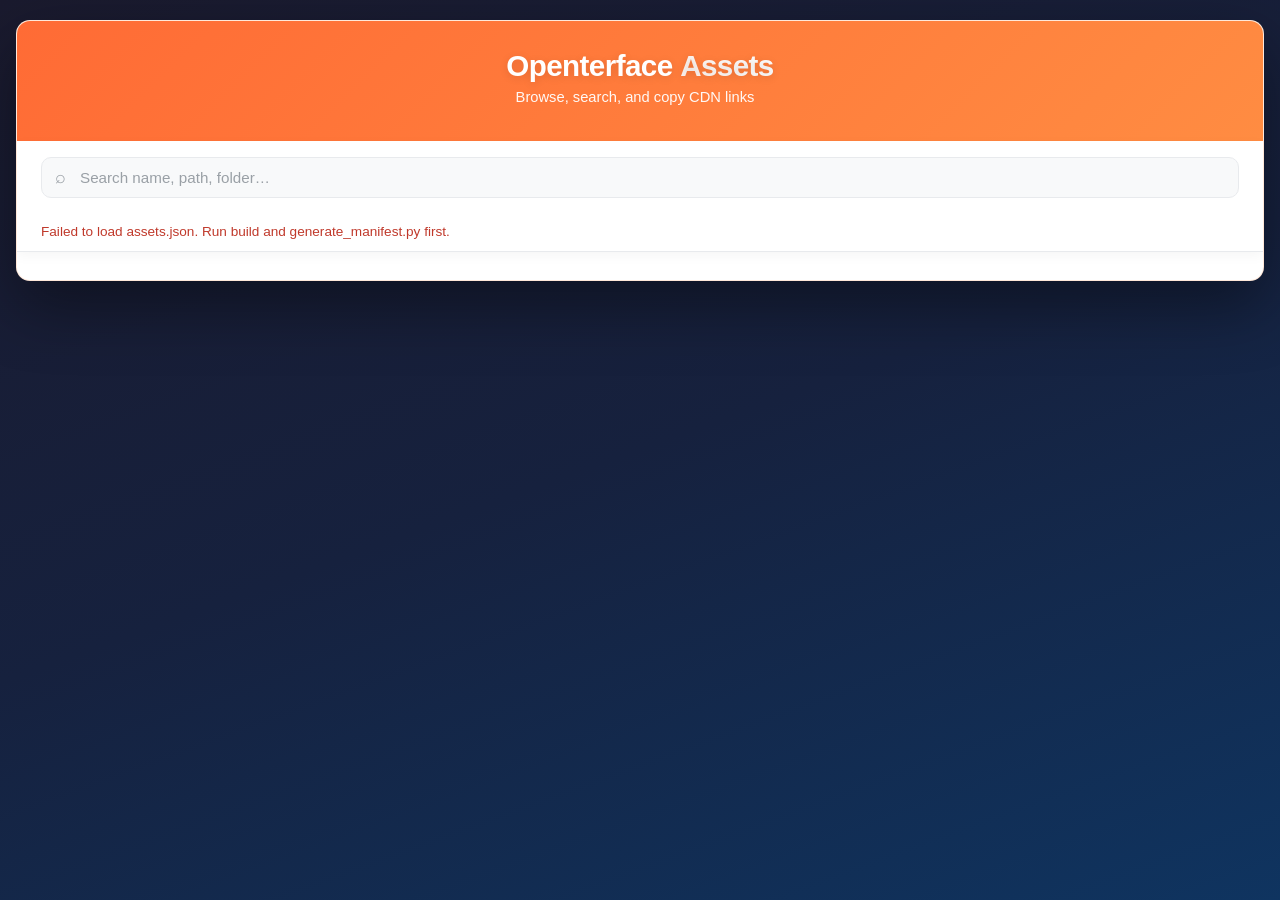
==== src/site/index.html @ bc8a4aa4 "Add static asset browser at CDN root for search and copy. Ships src/site with CI-generated assets.js" ====
<!DOCTYPE html>
<html lang="en">
<head>
    <meta charset="UTF-8">
    <meta name="viewport" content="width=device-width, initial-scale=1.0">
    <title>Openterface Assets</title>
    <meta name="description" content="Browse and search Openterface static assets">
    <link rel="stylesheet" href="styles.css">
</head>
<body>
    <div class="container">
        <header>
            <h1>Openterface <span class="accent">Assets</span></h1>
            <p class="subtitle">
                Browse, search, and copy CDN links
                <span id="domain-link" class="domain-link"></span>
            </p>
            <div id="stats-bar" class="stats-bar" aria-live="polite"></div>
        </header>

        <main>
            <div class="toolbar-sticky">
                <div class="toolbar">
                    <div class="search-wrap">
                        <span class="search-icon" aria-hidden="true">⌕</span>
                        <label for="search-input" class="sr-only">Search assets</label>
                        <input
                            type="search"
                            id="search-input"
                            class="search-input"
                            placeholder="Search name, path, folder…"
                            autocomplete="off"
                        >
                        <button type="button" id="search-clear" class="search-clear hidden" aria-label="Clear search">×</button>
                    </div>
                    <div id="category-tabs" class="category-tabs" role="tablist" aria-label="Asset categories"></div>
                </div>
                <div id="status" class="status" role="status"></div>
            </div>

            <div id="grid" class="asset-grid"></div>
            <p id="empty-state" class="empty-state hidden">No assets match your filters.</p>
        </main>
    </div>

    <button type="button" id="scroll-top" class="scroll-top hidden" aria-label="Scroll to top">↑</button>

    <div id="lightbox" class="lightbox hidden" role="dialog" aria-modal="true" aria-label="Image preview">
        <button type="button" class="lightbox-close" aria-label="Close preview">&times;</button>
        <img id="lightbox-img" src="" alt="">
        <p id="lightbox-caption" class="lightbox-caption"></p>
        <div class="lightbox-actions">
            <button type="button" id="lightbox-copy" class="lightbox-btn">Copy URL</button>
            <a id="lightbox-open" class="lightbox-btn lightbox-btn-outline" href="#" target="_blank" rel="noopener noreferrer">Open full size</a>
        </div>
    </div>

    <script src="app.js"></script>
</body>
</html>
---- src/site/styles.css ----
* {
    margin: 0;
    padding: 0;
    box-sizing: border-box;
}

:root {
    --orange: #ff6b35;
    --orange-light: #ff8c42;
    --surface: #f8f9fa;
    --border: #e8eaed;
    --text-muted: #5f6368;
    --radius: 10px;
    --shadow-card: 0 2px 8px rgba(0, 0, 0, 0.06);
    --shadow-hover: 0 8px 24px rgba(255, 107, 53, 0.12);
}

body {
    font-family: -apple-system, BlinkMacSystemFont, 'Segoe UI', Roboto, Oxygen, Ubuntu, Cantarell, sans-serif;
    background: linear-gradient(160deg, #1a1a2e 0%, #16213e 50%, #0f3460 100%);
    min-height: 100vh;
    padding: 20px 16px 40px;
    color: #333;
}

.sr-only {
    position: absolute;
    width: 1px;
    height: 1px;
    padding: 0;
    margin: -1px;
    overflow: hidden;
    clip: rect(0, 0, 0, 0);
    border: 0;
}

.container {
    max-width: 1280px;
    margin: 0 auto;
    background: #fff;
    border-radius: 14px;
    box-shadow: 0 24px 64px rgba(0, 0, 0, 0.4);
    border: 1px solid rgba(255, 140, 66, 0.2);
    overflow: hidden;
}

header {
    background: linear-gradient(135deg, var(--orange) 0%, var(--orange-light) 100%);
    color: white;
    padding: 28px 32px 22px;
    text-align: center;
}

header h1 {
    font-size: 1.85rem;
    font-weight: 700;
    letter-spacing: -0.02em;
    text-shadow: 0 2px 8px rgba(0, 0, 0, 0.12);
}

header .accent {
    font-weight: 800;
    background: linear-gradient(90deg, #fff5f0, #ffffff, #fff5f0);
    background-size: 200% 100%;
    -webkit-background-clip: text;
    -webkit-text-fill-color: transparent;
    background-clip: text;
    animation: shimmer 5s linear infinite;
}

@keyframes shimmer {
    0% { background-position: 0% 50%; }
    100% { background-position: 200% 50%; }
}

.subtitle {
    margin-top: 6px;
    opacity: 0.95;
    font-size: 0.92em;
    display: flex;
    flex-wrap: wrap;
    justify-content: center;
    align-items: center;
    gap: 6px 10px;
}

.domain-link a {
    color: #fff;
    font-weight: 600;
    text-decoration: underline;
    text-underline-offset: 3px;
    opacity: 0.95;
}

.domain-link a:hover {
    opacity: 1;
}

.stats-bar {
    margin-top: 14px;
    display: flex;
    flex-wrap: wrap;
    justify-content: center;
    gap: 8px;
    font-size: 0.8em;
}

.stat-chip {
    background: rgba(255, 255, 255, 0.22);
    padding: 4px 11px;
    border-radius: 16px;
    font-weight: 500;
}

.stat-chip.muted {
    opacity: 0.85;
    font-weight: 400;
}

main {
    padding: 0 0 28px;
}

.toolbar-sticky {
    position: sticky;
    top: 0;
    z-index: 50;
    background: rgba(255, 255, 255, 0.96);
    backdrop-filter: blur(10px);
    border-bottom: 1px solid var(--border);
    padding: 16px 24px 12px;
    box-shadow: 0 4px 12px rgba(0, 0, 0, 0.04);
}

.toolbar {
    display: flex;
    flex-direction: column;
    gap: 12px;
}

.search-wrap {
    position: relative;
    display: flex;
    align-items: center;
}

.search-icon {
    position: absolute;
    left: 14px;
    color: #9aa0a6;
    font-size: 1.1em;
    pointer-events: none;
}

.search-input {
    width: 100%;
    padding: 11px 40px 11px 38px;
    border: 1px solid var(--border);
    border-radius: var(--radius);
    font-size: 0.95em;
    background: var(--surface);
    transition: border-color 0.2s, box-shadow 0.2s, background 0.2s;
}

.search-input:focus {
    outline: none;
    border-color: var(--orange-light);
    background: #fff;
    box-shadow: 0 0 0 3px rgba(255, 140, 66, 0.2);
}

.search-input::placeholder {
    color: #9aa0a6;
}

.search-clear {
    position: absolute;
    right: 8px;
    width: 28px;
    height: 28px;
    border: none;
    border-radius: 50%;
    background: #e8eaed;
    color: #5f6368;
    font-size: 1.2rem;
    line-height: 1;
    cursor: pointer;
    transition: background 0.2s;
}

.search-clear:hover {
    background: #dadce0;
}

.search-clear.hidden {
    display: none;
}

.category-tabs {
    display: flex;
    gap: 8px;
    overflow-x: auto;
    padding-bottom: 4px;
    scrollbar-width: thin;
    -webkit-overflow-scrolling: touch;
}

.category-tabs::-webkit-scrollbar {
    height: 4px;
}

.tab-btn {
    flex-shrink: 0;
    padding: 7px 14px;
    border: 1px solid var(--border);
    border-radius: 20px;
    background: #fff;
    font-size: 0.85em;
    cursor: pointer;
    transition: all 0.2s;
    white-space: nowrap;
}

.tab-btn:hover {
    border-color: var(--orange-light);
    background: #fff8f4;
}

.tab-btn.active {
    background: linear-gradient(135deg, var(--orange), var(--orange-light));
    color: white;
    border-color: transparent;
    box-shadow: 0 2px 8px rgba(255, 107, 53, 0.35);
}

.tab-btn .count {
    opacity: 0.9;
    font-size: 0.9em;
}

.status {
    margin-top: 10px;
    color: var(--text-muted);
    font-size: 0.85em;
    font-weight: 500;
}

.status.error {
    color: #c0392b;
}

.asset-grid {
    display: grid;
    grid-template-columns: repeat(auto-fill, minmax(260px, 1fr));
    gap: 18px;
    padding: 20px 24px 8px;
}

.asset-grid.hidden {
    display: none;
}

.asset-card {
    display: flex;
    flex-direction: column;
    background: #fff;
    border: 1px solid var(--border);
    border-radius: var(--radius);
    overflow: hidden;
    box-shadow: var(--shadow-card);
    transition: transform 0.2s, box-shadow 0.2s, border-color 0.2s;
}

.asset-card:hover {
    transform: translateY(-2px);
    box-shadow: var(--shadow-hover);
    border-color: rgba(255, 140, 66, 0.4);
}

.asset-card.hidden {
    display: none;
}

.asset-card-image .thumb-wrap {
    display: block;
    width: 100%;
    aspect-ratio: 16 / 10;
    border: none;
    padding: 0;
    cursor: pointer;
    background: #eef0f2;
    overflow: hidden;
}

.asset-card-image .thumb {
    width: 100%;
    height: 100%;
    object-fit: cover;
    transition: transform 0.25s;
}

.asset-card-image:hover .thumb {
    transform: scale(1.03);
}

.card-media-row {
    display: flex;
    align-items: stretch;
    gap: 0;
}

.asset-card-file .card-media-row {
    padding: 14px 14px 0;
}

.file-icon {
    width: 72px;
    height: 72px;
    min-width: 72px;
    display: flex;
    align-items: center;
    justify-content: center;
    background: linear-gradient(145deg, #f1f3f4, #e8eaed);
    border-radius: var(--radius);
    font-size: 2rem;
}

.card-body {
    padding: 12px 14px 14px;
    display: flex;
    flex-direction: column;
    gap: 8px;
    flex: 1;
    min-width: 0;
}

.card-header-row {
    display: flex;
    align-items: flex-start;
    justify-content: space-between;
    gap: 8px;
}

.card-name {
    font-weight: 600;
    color: #202124;
    font-size: 0.92em;
    line-height: 1.35;
    word-break: break-word;
}

.category-badge {
    flex-shrink: 0;
    font-size: 0.68em;
    font-weight: 600;
    text-transform: uppercase;
    letter-spacing: 0.04em;
    padding: 3px 8px;
    border-radius: 4px;
    background: #fff0e8;
    color: var(--orange);
}

.category-badge[data-cat="data"] { background: #e8f4fc; color: #1a73e8; }
.category-badge[data-cat="css"] { background: #f3e8fd; color: #7b1fa2; }
.category-badge[data-cat="js"] { background: #fef7e0; color: #e37400; }
.category-badge[data-cat="md"] { background: #e6f4ea; color: #137333; }

.card-meta {
    font-size: 0.78em;
    color: var(--text-muted);
}

.card-path {
    display: block;
    padding: 7px 10px;
    background: var(--surface);
    border: 1px solid var(--border);
    border-radius: 6px;
    font-family: ui-monospace, 'SF Mono', Monaco, monospace;
    font-size: 0.72em;
    color: #3c4043;
    white-space: nowrap;
    overflow: hidden;
    text-overflow: ellipsis;
}

.alt-chip {
    font-size: 0.72em;
}

.alt-chip a {
    color: #1a73e8;
    text-decoration: none;
}

.alt-chip a:hover {
    text-decoration: underline;
}

.card-actions {
    display: flex;
    align-items: center;
    gap: 6px;
    margin-top: 2px;
}

.icon-btn {
    flex-shrink: 0;
    width: 34px;
    height: 34px;
    padding: 7px;
    background: var(--orange-light);
    color: white;
    border: none;
    border-radius: 8px;
    cursor: pointer;
    display: flex;
    align-items: center;
    justify-content: center;
    transition: background 0.2s, transform 0.15s;
}

.icon-btn:hover {
    background: var(--orange);
    transform: scale(1.06);
}

.icon-btn.copied {
    background: #34a853;
}

.icon-btn svg {
    width: 15px;
    height: 15px;
}

.empty-state {
    text-align: center;
    padding: 56px 24px;
    color: #9aa0a6;
    font-size: 1em;
}

.empty-state.hidden {
    display: none;
}

.scroll-top {
    position: fixed;
    bottom: 24px;
    right: 24px;
    width: 44px;
    height: 44px;
    border: none;
    border-radius: 50%;
    background: linear-gradient(135deg, var(--orange), var(--orange-light));
    color: white;
    font-size: 1.2rem;
    cursor: pointer;
    box-shadow: 0 4px 16px rgba(255, 107, 53, 0.45);
    z-index: 60;
    transition: opacity 0.2s, transform 0.2s;
}

.scroll-top:hover {
    transform: scale(1.08);
}

.scroll-top.hidden {
    opacity: 0;
    pointer-events: none;
}

/* Lightbox */
.lightbox {
    position: fixed;
    inset: 0;
    z-index: 1000;
    background: rgba(15, 20, 30, 0.92);
    display: flex;
    flex-direction: column;
    align-items: center;
    justify-content: center;
    padding: 48px 24px 24px;
}

.lightbox.hidden {
    display: none;
}

.lightbox img {
    max-width: min(95vw, 1100px);
    max-height: 72vh;
    object-fit: contain;
    border-radius: 6px;
    box-shadow: 0 16px 48px rgba(0, 0, 0, 0.5);
}

.lightbox-caption {
    margin-top: 14px;
    color: rgba(255, 255, 255, 0.9);
    font-size: 0.95em;
    max-width: 90vw;
    text-align: center;
    word-break: break-word;
}

.lightbox-close {
    position: absolute;
    top: 16px;
    right: 20px;
    background: rgba(255, 255, 255, 0.12);
    border: none;
    color: white;
    width: 40px;
    height: 40px;
    border-radius: 50%;
    font-size: 1.6rem;
    cursor: pointer;
    line-height: 1;
    transition: background 0.2s;
}

.lightbox-close:hover {
    background: rgba(255, 255, 255, 0.22);
}

.lightbox-actions {
    margin-top: 18px;
    display: flex;
    gap: 12px;
    flex-wrap: wrap;
    justify-content: center;
}

.lightbox-btn {
    padding: 10px 20px;
    border: none;
    border-radius: 8px;
    background: var(--orange-light);
    color: white;
    font-size: 0.9em;
    font-weight: 600;
    cursor: pointer;
    text-decoration: none;
    transition: background 0.2s;
}

.lightbox-btn:hover {
    background: var(--orange);
}

.lightbox-btn-outline {
    background: transparent;
    border: 2px solid rgba(255, 255, 255, 0.5);
}

.lightbox-btn-outline:hover {
    background: rgba(255, 255, 255, 0.1);
    border-color: white;
}

.lightbox-btn.copied {
    background: #34a853;
}

@media (max-width: 600px) {
    header {
        padding: 22px 18px 18px;
    }

    .toolbar-sticky {
        padding: 12px 16px 10px;
    }

    .asset-grid {
        grid-template-columns: 1fr;
        padding: 16px;
    }
}

@media (min-width: 900px) {
    .asset-grid {
        grid-template-columns: repeat(auto-fill, minmax(280px, 1fr));
    }
}
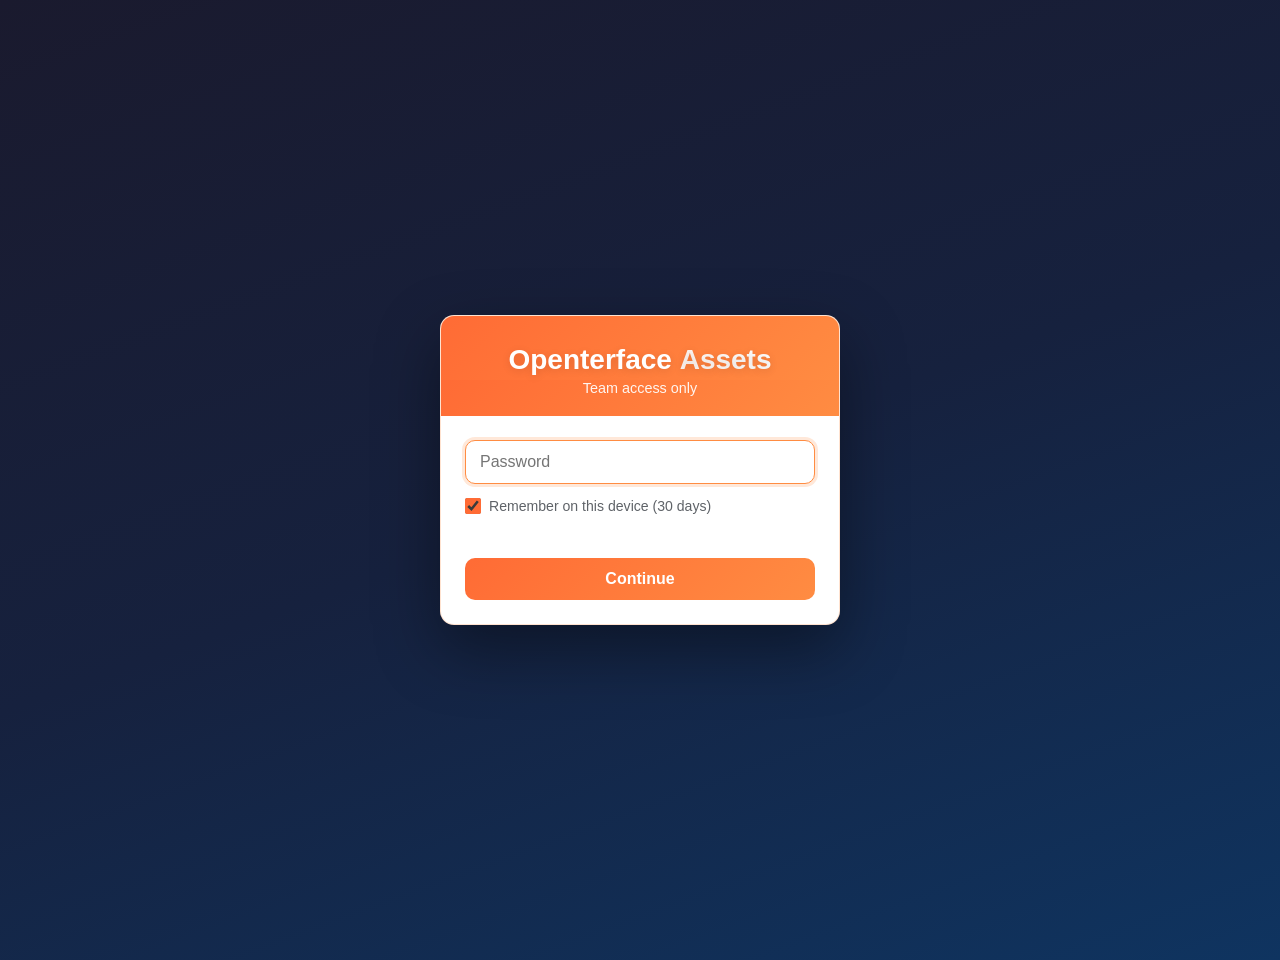
==== commit 18c725c9: "Add lightweight password gate with 30-day remember-me. Blocks the asset browser UI until unlock via " ====
--- a/src/site/index.html
+++ b/src/site/index.html
@@ -5,56 +5,85 @@
     <meta name="viewport" content="width=device-width, initial-scale=1.0">
     <title>Openterface Assets</title>
     <meta name="description" content="Browse and search Openterface static assets">
+    <meta name="robots" content="noindex, nofollow">
     <link rel="stylesheet" href="styles.css">
 </head>
 <body>
-    <div class="container">
-        <header>
-            <h1>Openterface <span class="accent">Assets</span></h1>
-            <p class="subtitle">
-                Browse, search, and copy CDN links
-                <span id="domain-link" class="domain-link"></span>
-            </p>
-            <div id="stats-bar" class="stats-bar" aria-live="polite"></div>
-        </header>
-
-        <main>
-            <div class="toolbar-sticky">
-                <div class="toolbar">
-                    <div class="search-wrap">
-                        <span class="search-icon" aria-hidden="true">⌕</span>
-                        <label for="search-input" class="sr-only">Search assets</label>
-                        <input
-                            type="search"
-                            id="search-input"
-                            class="search-input"
-                            placeholder="Search name, path, folder…"
-                            autocomplete="off"
-                        >
-                        <button type="button" id="search-clear" class="search-clear hidden" aria-label="Clear search">×</button>
-                    </div>
-                    <div id="category-tabs" class="category-tabs" role="tablist" aria-label="Asset categories"></div>
-                </div>
-                <div id="status" class="status" role="status"></div>
-            </div>
-
-            <div id="grid" class="asset-grid"></div>
-            <p id="empty-state" class="empty-state hidden">No assets match your filters.</p>
-        </main>
-    </div>
-
-    <button type="button" id="scroll-top" class="scroll-top hidden" aria-label="Scroll to top">↑</button>
-
-    <div id="lightbox" class="lightbox hidden" role="dialog" aria-modal="true" aria-label="Image preview">
-        <button type="button" class="lightbox-close" aria-label="Close preview">&times;</button>
-        <img id="lightbox-img" src="" alt="">
-        <p id="lightbox-caption" class="lightbox-caption"></p>
-        <div class="lightbox-actions">
-            <button type="button" id="lightbox-copy" class="lightbox-btn">Copy URL</button>
-            <a id="lightbox-open" class="lightbox-btn lightbox-btn-outline" href="#" target="_blank" rel="noopener noreferrer">Open full size</a>
+    <div id="gate" class="gate" role="dialog" aria-modal="true" aria-labelledby="gate-title">
+        <div class="gate-panel">
+            <h1 id="gate-title" class="gate-title">Openterface <span class="accent">Assets</span></h1>
+            <p class="gate-subtitle">Team access only</p>
+            <form id="gate-form" class="gate-form">
+                <label for="gate-password" class="sr-only">Password</label>
+                <input
+                    type="password"
+                    id="gate-password"
+                    class="gate-input"
+                    placeholder="Password"
+                    autocomplete="current-password"
+                    required
+                >
+                <label class="gate-remember-label">
+                    <input type="checkbox" id="gate-remember" checked>
+                    Remember on this device (30 days)
+                </label>
+                <p id="gate-error" class="gate-error" role="alert"></p>
+                <button type="submit" class="gate-submit">Continue</button>
+            </form>
         </div>
     </div>
 
+    <div id="app-root" class="hidden" aria-hidden="true">
+        <div class="container">
+            <header>
+                <h1>Openterface <span class="accent">Assets</span></h1>
+                <p class="subtitle">
+                    Browse, search, and copy CDN links
+                    <span id="domain-link" class="domain-link"></span>
+                </p>
+                <div id="stats-bar" class="stats-bar" aria-live="polite"></div>
+                <button type="button" id="logout-btn" class="logout-btn">Log out</button>
+            </header>
+
+            <main>
+                <div class="toolbar-sticky">
+                    <div class="toolbar">
+                        <div class="search-wrap">
+                            <span class="search-icon" aria-hidden="true">⌕</span>
+                            <label for="search-input" class="sr-only">Search assets</label>
+                            <input
+                                type="search"
+                                id="search-input"
+                                class="search-input"
+                                placeholder="Search name, path, folder…"
+                                autocomplete="off"
+                            >
+                            <button type="button" id="search-clear" class="search-clear hidden" aria-label="Clear search">×</button>
+                        </div>
+                        <div id="category-tabs" class="category-tabs" role="tablist" aria-label="Asset categories"></div>
+                    </div>
+                    <div id="status" class="status" role="status"></div>
+                </div>
+
+                <div id="grid" class="asset-grid"></div>
+                <p id="empty-state" class="empty-state hidden">No assets match your filters.</p>
+            </main>
+        </div>
+
+        <button type="button" id="scroll-top" class="scroll-top hidden" aria-label="Scroll to top">↑</button>
+
+        <div id="lightbox" class="lightbox hidden" role="dialog" aria-modal="true" aria-label="Image preview">
+            <button type="button" class="lightbox-close" aria-label="Close preview">&times;</button>
+            <img id="lightbox-img" src="" alt="">
+            <p id="lightbox-caption" class="lightbox-caption"></p>
+            <div class="lightbox-actions">
+                <button type="button" id="lightbox-copy" class="lightbox-btn">Copy URL</button>
+                <a id="lightbox-open" class="lightbox-btn lightbox-btn-outline" href="#" target="_blank" rel="noopener noreferrer">Open full size</a>
+            </div>
+        </div>
+    </div>
+
+    <script src="gate.js"></script>
     <script src="app.js"></script>
 </body>
 </html>
--- a/src/site/styles.css
+++ b/src/site/styles.css
@@ -23,6 +23,10 @@
     color: #333;
 }
 
+.hidden {
+    display: none !important;
+}
+
 .sr-only {
     position: absolute;
     width: 1px;
@@ -32,6 +36,136 @@
     overflow: hidden;
     clip: rect(0, 0, 0, 0);
     border: 0;
+}
+
+/* Password gate */
+.gate {
+    min-height: 100vh;
+    display: flex;
+    align-items: center;
+    justify-content: center;
+    padding: 24px 16px;
+}
+
+.gate.hidden {
+    display: none !important;
+}
+
+.gate-panel {
+    width: 100%;
+    max-width: 400px;
+    background: #fff;
+    border-radius: 14px;
+    box-shadow: 0 24px 64px rgba(0, 0, 0, 0.4);
+    border: 1px solid rgba(255, 140, 66, 0.25);
+    overflow: hidden;
+    text-align: center;
+}
+
+.gate-title {
+    font-size: 1.75rem;
+    font-weight: 700;
+    color: white;
+    padding: 28px 24px 8px;
+    background: linear-gradient(135deg, var(--orange) 0%, var(--orange-light) 100%);
+    text-shadow: 0 2px 8px rgba(0, 0, 0, 0.12);
+}
+
+.gate-title .accent {
+    font-weight: 800;
+    background: linear-gradient(90deg, #fff5f0, #ffffff, #fff5f0);
+    background-size: 200% 100%;
+    -webkit-background-clip: text;
+    -webkit-text-fill-color: transparent;
+    background-clip: text;
+    animation: shimmer 5s linear infinite;
+}
+
+.gate-subtitle {
+    padding: 0 24px 20px;
+    margin-top: -4px;
+    background: linear-gradient(135deg, var(--orange) 0%, var(--orange-light) 100%);
+    color: rgba(255, 255, 255, 0.92);
+    font-size: 0.9em;
+}
+
+.gate-form {
+    padding: 24px;
+    display: flex;
+    flex-direction: column;
+    gap: 14px;
+    text-align: left;
+}
+
+.gate-input {
+    width: 100%;
+    padding: 12px 14px;
+    border: 1px solid var(--border);
+    border-radius: var(--radius);
+    font-size: 1em;
+    background: var(--surface);
+}
+
+.gate-input:focus {
+    outline: none;
+    border-color: var(--orange-light);
+    box-shadow: 0 0 0 3px rgba(255, 140, 66, 0.2);
+    background: #fff;
+}
+
+.gate-remember-label {
+    display: flex;
+    align-items: center;
+    gap: 8px;
+    font-size: 0.88em;
+    color: var(--text-muted);
+    cursor: pointer;
+}
+
+.gate-remember-label input {
+    width: 16px;
+    height: 16px;
+    accent-color: var(--orange);
+}
+
+.gate-error {
+    min-height: 1.2em;
+    font-size: 0.85em;
+    color: #c0392b;
+}
+
+.gate-submit {
+    width: 100%;
+    padding: 12px;
+    border: none;
+    border-radius: var(--radius);
+    background: linear-gradient(135deg, var(--orange), var(--orange-light));
+    color: white;
+    font-size: 1em;
+    font-weight: 600;
+    cursor: pointer;
+    transition: transform 0.15s, box-shadow 0.2s;
+}
+
+.gate-submit:hover {
+    transform: translateY(-1px);
+    box-shadow: 0 4px 14px rgba(255, 107, 53, 0.4);
+}
+
+.logout-btn {
+    margin-top: 12px;
+    padding: 6px 14px;
+    border: 1px solid rgba(255, 255, 255, 0.5);
+    border-radius: 16px;
+    background: rgba(255, 255, 255, 0.15);
+    color: white;
+    font-size: 0.8em;
+    cursor: pointer;
+    transition: background 0.2s;
+}
+
+.logout-btn:hover {
+    background: rgba(255, 255, 255, 0.28);
 }
 
 .container {
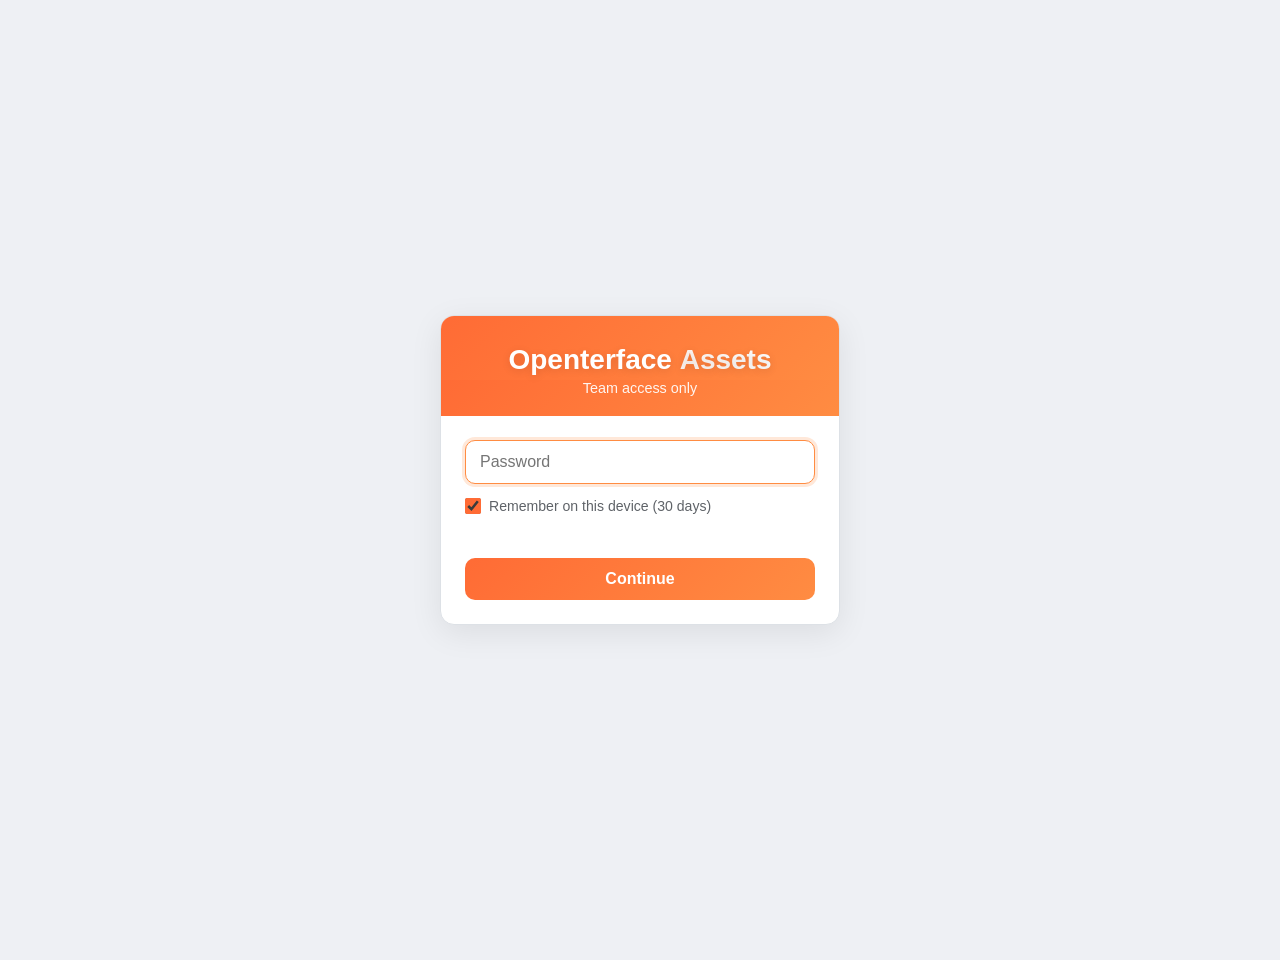
==== commit b61fdeb4: "Add compact grid view and refine light-mode browser UI. Comfortable/compact toggle with saved prefer" ====
--- a/src/site/index.html
+++ b/src/site/index.html
@@ -35,14 +35,14 @@
 
     <div id="app-root" class="hidden" aria-hidden="true">
         <div class="container">
-            <header>
+            <header class="app-header">
+                <button type="button" id="logout-btn" class="logout-btn">Log out</button>
                 <h1>Openterface <span class="accent">Assets</span></h1>
                 <p class="subtitle">
                     Browse, search, and copy CDN links
                     <span id="domain-link" class="domain-link"></span>
                 </p>
                 <div id="stats-bar" class="stats-bar" aria-live="polite"></div>
-                <button type="button" id="logout-btn" class="logout-btn">Log out</button>
             </header>
 
             <main>
@@ -60,9 +60,23 @@
                             >
                             <button type="button" id="search-clear" class="search-clear hidden" aria-label="Clear search">×</button>
                         </div>
-                        <div id="category-tabs" class="category-tabs" role="tablist" aria-label="Asset categories"></div>
+                        <div class="toolbar-row">
+                            <div class="filters-scroll">
+                                <div id="category-tabs" class="category-tabs" role="tablist" aria-label="Asset categories"></div>
+                            </div>
+                            <div id="view-toggle" class="view-toggle" role="group" aria-label="Display density">
+                                <button type="button" class="view-btn active" data-view="comfortable" aria-pressed="true" title="Comfortable cards">
+                                    <svg xmlns="http://www.w3.org/2000/svg" viewBox="0 0 24 24" fill="none" stroke="currentColor" stroke-width="2" aria-hidden="true"><rect x="3" y="3" width="8" height="8" rx="1"/><rect x="13" y="3" width="8" height="8" rx="1"/><rect x="3" y="13" width="8" height="8" rx="1"/><rect x="13" y="13" width="8" height="8" rx="1"/></svg>
+                                    <span class="view-btn-label">Comfortable</span>
+                                </button>
+                                <button type="button" class="view-btn" data-view="compact" aria-pressed="false" title="Compact grid — more items at once">
+                                    <svg xmlns="http://www.w3.org/2000/svg" viewBox="0 0 24 24" fill="none" stroke="currentColor" stroke-width="2" aria-hidden="true"><rect x="2" y="2" width="4" height="4" rx="0.5"/><rect x="8" y="2" width="4" height="4" rx="0.5"/><rect x="14" y="2" width="4" height="4" rx="0.5"/><rect x="20" y="2" width="2" height="4" rx="0.5"/><rect x="2" y="8" width="4" height="4" rx="0.5"/><rect x="8" y="8" width="4" height="4" rx="0.5"/><rect x="14" y="8" width="4" height="4" rx="0.5"/><rect x="20" y="8" width="2" height="4" rx="0.5"/><rect x="2" y="14" width="4" height="4" rx="0.5"/><rect x="8" y="14" width="4" height="4" rx="0.5"/><rect x="14" y="14" width="4" height="4" rx="0.5"/><rect x="20" y="14" width="2" height="4" rx="0.5"/><rect x="2" y="20" width="4" height="2" rx="0.5"/><rect x="8" y="20" width="4" height="2" rx="0.5"/><rect x="14" y="20" width="4" height="2" rx="0.5"/><rect x="20" y="20" width="2" height="2" rx="0.5"/></svg>
+                                    <span class="view-btn-label">Compact</span>
+                                </button>
+                            </div>
+                        </div>
+                        <div id="status" class="status" role="status"></div>
                     </div>
-                    <div id="status" class="status" role="status"></div>
                 </div>
 
                 <div id="grid" class="asset-grid"></div>
--- a/src/site/styles.css
+++ b/src/site/styles.css
@@ -7,20 +7,22 @@
 :root {
     --orange: #ff6b35;
     --orange-light: #ff8c42;
-    --surface: #f8f9fa;
-    --border: #e8eaed;
+    --page-bg: #eef0f4;
+    --surface: #f5f6f8;
+    --border: #dde1e6;
     --text-muted: #5f6368;
     --radius: 10px;
-    --shadow-card: 0 2px 8px rgba(0, 0, 0, 0.06);
-    --shadow-hover: 0 8px 24px rgba(255, 107, 53, 0.12);
+    --shadow-card: 0 1px 4px rgba(0, 0, 0, 0.06);
+    --shadow-hover: 0 6px 20px rgba(255, 107, 53, 0.14);
+    --shadow-panel: 0 8px 32px rgba(0, 0, 0, 0.08);
 }
 
 body {
     font-family: -apple-system, BlinkMacSystemFont, 'Segoe UI', Roboto, Oxygen, Ubuntu, Cantarell, sans-serif;
-    background: linear-gradient(160deg, #1a1a2e 0%, #16213e 50%, #0f3460 100%);
+    background: var(--page-bg);
     min-height: 100vh;
     padding: 20px 16px 40px;
-    color: #333;
+    color: #202124;
 }
 
 .hidden {
@@ -56,8 +58,8 @@
     max-width: 400px;
     background: #fff;
     border-radius: 14px;
-    box-shadow: 0 24px 64px rgba(0, 0, 0, 0.4);
-    border: 1px solid rgba(255, 140, 66, 0.25);
+    box-shadow: var(--shadow-panel);
+    border: 1px solid var(--border);
     overflow: hidden;
     text-align: center;
 }
@@ -153,19 +155,19 @@
 }
 
 .logout-btn {
-    margin-top: 12px;
-    padding: 6px 14px;
-    border: 1px solid rgba(255, 255, 255, 0.5);
-    border-radius: 16px;
-    background: rgba(255, 255, 255, 0.15);
-    color: white;
-    font-size: 0.8em;
+    padding: 6px 12px;
+    border: 1px solid rgba(255, 255, 255, 0.55);
+    border-radius: 8px;
+    background: rgba(255, 255, 255, 0.12);
+    color: white;
+    font-size: 0.78em;
+    font-weight: 500;
     cursor: pointer;
     transition: background 0.2s;
 }
 
 .logout-btn:hover {
-    background: rgba(255, 255, 255, 0.28);
+    background: rgba(255, 255, 255, 0.25);
 }
 
 .container {
@@ -173,16 +175,30 @@
     margin: 0 auto;
     background: #fff;
     border-radius: 14px;
-    box-shadow: 0 24px 64px rgba(0, 0, 0, 0.4);
-    border: 1px solid rgba(255, 140, 66, 0.2);
+    box-shadow: var(--shadow-panel);
+    border: 1px solid var(--border);
     overflow: hidden;
 }
 
-header {
+.app-header {
+    position: relative;
     background: linear-gradient(135deg, var(--orange) 0%, var(--orange-light) 100%);
     color: white;
-    padding: 28px 32px 22px;
+    padding: 24px 32px 20px;
     text-align: center;
+}
+
+.app-header .logout-btn {
+    position: absolute;
+    top: 14px;
+    right: 16px;
+    margin: 0;
+}
+
+header,
+.app-header {
+    background: linear-gradient(135deg, var(--orange) 0%, var(--orange-light) 100%);
+    color: white;
 }
 
 header h1 {
@@ -270,6 +286,78 @@
     display: flex;
     flex-direction: column;
     gap: 12px;
+}
+
+.toolbar-row {
+    display: flex;
+    align-items: center;
+    gap: 10px;
+}
+
+.filters-scroll {
+    flex: 1;
+    min-width: 0;
+    position: relative;
+    overflow: hidden;
+}
+
+.filters-scroll::after {
+    content: '';
+    position: absolute;
+    right: 0;
+    top: 0;
+    bottom: 4px;
+    width: 28px;
+    background: linear-gradient(to right, transparent, rgba(255, 255, 255, 0.98));
+    pointer-events: none;
+}
+
+.view-toggle {
+    display: flex;
+    flex-shrink: 0;
+    border: 1px solid var(--border);
+    border-radius: var(--radius);
+    overflow: hidden;
+    background: var(--surface);
+}
+
+.view-btn {
+    display: flex;
+    align-items: center;
+    gap: 6px;
+    padding: 7px 12px;
+    border: none;
+    background: transparent;
+    font-size: 0.8em;
+    color: var(--text-muted);
+    cursor: pointer;
+    transition: background 0.2s, color 0.2s;
+    white-space: nowrap;
+}
+
+.view-btn svg {
+    width: 16px;
+    height: 16px;
+    flex-shrink: 0;
+}
+
+.view-btn:hover {
+    background: #fff8f4;
+    color: #333;
+}
+
+.view-btn.active {
+    background: linear-gradient(135deg, var(--orange), var(--orange-light));
+    color: white;
+}
+
+.view-btn + .view-btn {
+    border-left: 1px solid var(--border);
+}
+
+.view-btn.active + .view-btn,
+.view-btn + .view-btn.active {
+    border-left-color: transparent;
 }
 
 .search-wrap {
@@ -332,24 +420,24 @@
 
 .category-tabs {
     display: flex;
-    gap: 8px;
+    gap: 6px;
     overflow-x: auto;
-    padding-bottom: 4px;
-    scrollbar-width: thin;
+    padding-bottom: 2px;
+    scrollbar-width: none;
     -webkit-overflow-scrolling: touch;
 }
 
 .category-tabs::-webkit-scrollbar {
-    height: 4px;
+    display: none;
 }
 
 .tab-btn {
     flex-shrink: 0;
-    padding: 7px 14px;
+    padding: 6px 12px;
     border: 1px solid var(--border);
-    border-radius: 20px;
+    border-radius: 18px;
     background: #fff;
-    font-size: 0.85em;
+    font-size: 0.82em;
     cursor: pointer;
     transition: all 0.2s;
     white-space: nowrap;
@@ -373,9 +461,11 @@
 }
 
 .status {
-    margin-top: 10px;
+    margin-top: 4px;
+    padding-top: 10px;
+    border-top: 1px solid var(--border);
     color: var(--text-muted);
-    font-size: 0.85em;
+    font-size: 0.82em;
     font-weight: 500;
 }
 
@@ -712,6 +802,10 @@
         grid-template-columns: 1fr;
         padding: 16px;
     }
+
+    .asset-grid.view-compact {
+        grid-template-columns: repeat(auto-fill, minmax(130px, 1fr));
+    }
 }
 
 @media (min-width: 900px) {
@@ -719,3 +813,128 @@
         grid-template-columns: repeat(auto-fill, minmax(280px, 1fr));
     }
 }
+
+/* Compact view — denser grid, smaller cards */
+.asset-grid.view-compact {
+    grid-template-columns: repeat(auto-fill, minmax(132px, 1fr));
+    gap: 8px;
+    padding: 14px 20px 8px;
+}
+
+@media (min-width: 768px) {
+    .asset-grid.view-compact {
+        grid-template-columns: repeat(auto-fill, minmax(140px, 1fr));
+    }
+}
+
+@media (min-width: 1100px) {
+    .asset-grid.view-compact {
+        grid-template-columns: repeat(auto-fill, minmax(128px, 1fr));
+    }
+}
+
+.asset-grid.view-compact .asset-card {
+    border-radius: 8px;
+}
+
+.asset-grid.view-compact .asset-card:hover {
+    transform: none;
+}
+
+.asset-grid.view-compact .asset-card-image .thumb-wrap {
+    aspect-ratio: 1 / 1;
+}
+
+.asset-grid.view-compact .asset-card-file .card-media-row {
+    padding: 8px 8px 0;
+}
+
+.asset-grid.view-compact .asset-card-file .file-icon {
+    width: 100%;
+    height: 48px;
+    min-width: unset;
+    font-size: 1.4rem;
+    border-radius: 6px;
+}
+
+.asset-grid.view-compact .card-body {
+    padding: 8px;
+    gap: 6px;
+}
+
+.asset-grid.view-compact .card-name {
+    font-size: 0.78em;
+    line-height: 1.25;
+    display: -webkit-box;
+    -webkit-line-clamp: 2;
+    -webkit-box-orient: vertical;
+    overflow: hidden;
+}
+
+.asset-grid.view-compact .category-badge {
+    font-size: 0.6em;
+    padding: 2px 5px;
+}
+
+.asset-grid.view-compact .card-meta,
+.asset-grid.view-compact .card-path,
+.asset-grid.view-compact .alt-chip,
+.asset-grid.view-compact .category-badge {
+    display: none;
+}
+
+.asset-grid.view-compact .card-header-row {
+    gap: 0;
+}
+
+.asset-grid.view-compact .card-name {
+    -webkit-line-clamp: 2;
+}
+
+.asset-grid.view-compact .card-actions {
+    gap: 3px;
+    margin-top: 0;
+    opacity: 0;
+    transition: opacity 0.15s;
+}
+
+.asset-grid.view-compact .asset-card:hover .card-actions,
+.asset-grid.view-compact .asset-card:focus-within .card-actions {
+    opacity: 1;
+}
+
+.asset-grid.view-compact .icon-btn {
+    width: 28px;
+    height: 28px;
+    padding: 5px;
+    border-radius: 6px;
+}
+
+.asset-grid.view-compact .icon-btn svg {
+    width: 13px;
+    height: 13px;
+}
+
+@media (max-width: 600px) {
+    .view-btn-label {
+        display: none;
+    }
+
+    .view-btn {
+        padding: 8px 10px;
+    }
+
+    .toolbar-row {
+        flex-wrap: wrap;
+    }
+
+    .view-toggle {
+        width: 100%;
+        justify-content: stretch;
+    }
+
+    .view-toggle .view-btn {
+        flex: 1;
+        justify-content: center;
+    }
+}
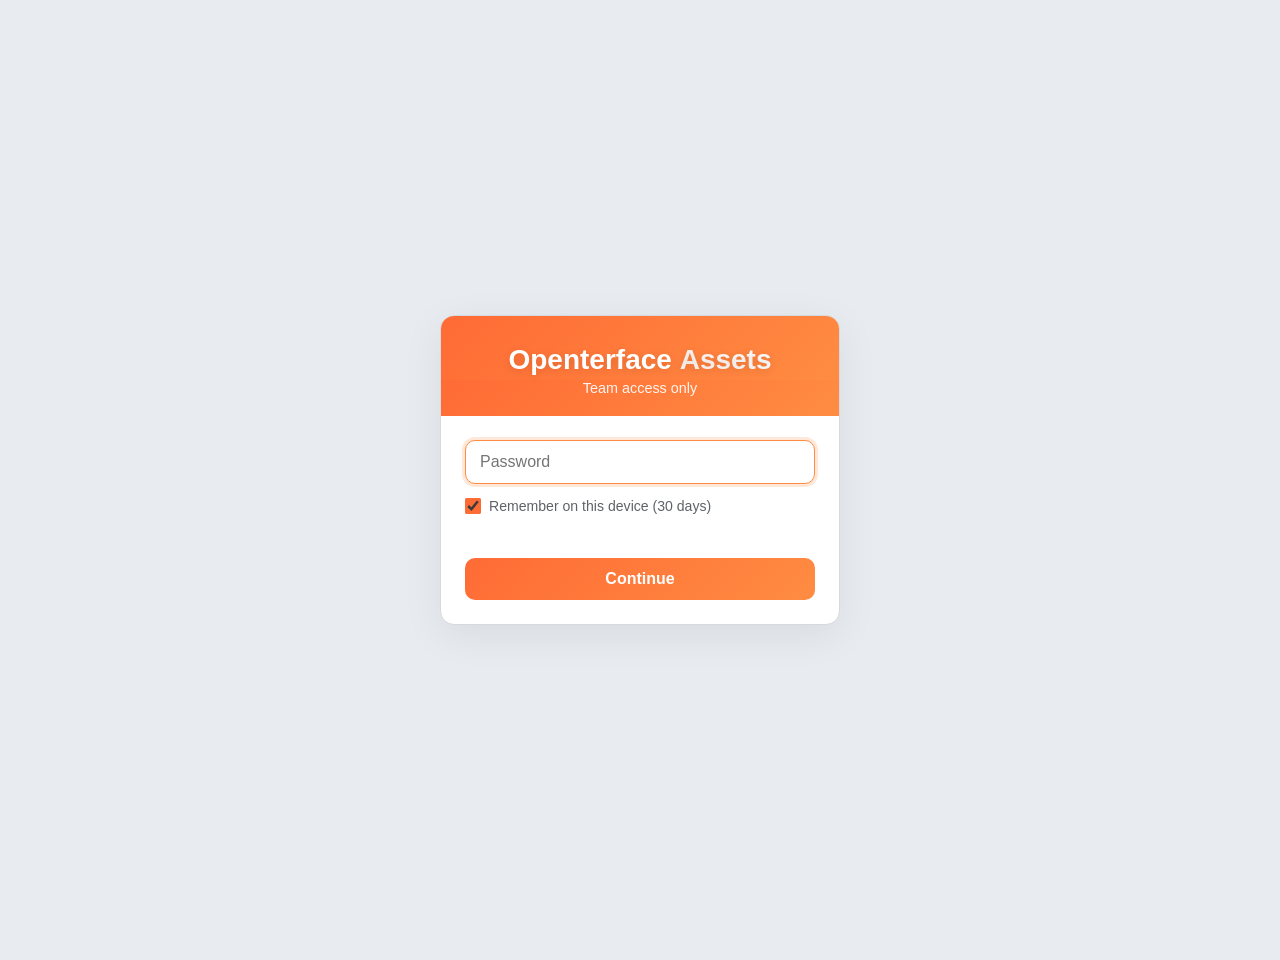
==== commit 3d4b5946: "Add Masonry view, lazy-loaded thumbnails, and UI polish. Masonry uses shortest-column layout with ma" ====
--- a/src/site/index.html
+++ b/src/site/index.html
@@ -64,7 +64,16 @@
                             <div class="filters-scroll">
                                 <div id="category-tabs" class="category-tabs" role="tablist" aria-label="Asset categories"></div>
                             </div>
-                            <div id="view-toggle" class="view-toggle" role="group" aria-label="Display density">
+                            <div class="toolbar-actions">
+                            <label class="sort-wrap">
+                                <span class="sr-only">Sort order</span>
+                                <select id="sort-select" class="sort-select" aria-label="Sort order">
+                                    <option value="name">Name A–Z</option>
+                                    <option value="date-desc">Newest first</option>
+                                    <option value="date-asc">Oldest first</option>
+                                </select>
+                            </label>
+                            <div id="view-toggle" class="view-toggle" role="group" aria-label="Gallery layout">
                                 <button type="button" class="view-btn active" data-view="comfortable" aria-pressed="true" title="Comfortable cards">
                                     <svg xmlns="http://www.w3.org/2000/svg" viewBox="0 0 24 24" fill="none" stroke="currentColor" stroke-width="2" aria-hidden="true"><rect x="3" y="3" width="8" height="8" rx="1"/><rect x="13" y="3" width="8" height="8" rx="1"/><rect x="3" y="13" width="8" height="8" rx="1"/><rect x="13" y="13" width="8" height="8" rx="1"/></svg>
                                     <span class="view-btn-label">Comfortable</span>
@@ -73,6 +82,11 @@
                                     <svg xmlns="http://www.w3.org/2000/svg" viewBox="0 0 24 24" fill="none" stroke="currentColor" stroke-width="2" aria-hidden="true"><rect x="2" y="2" width="4" height="4" rx="0.5"/><rect x="8" y="2" width="4" height="4" rx="0.5"/><rect x="14" y="2" width="4" height="4" rx="0.5"/><rect x="20" y="2" width="2" height="4" rx="0.5"/><rect x="2" y="8" width="4" height="4" rx="0.5"/><rect x="8" y="8" width="4" height="4" rx="0.5"/><rect x="14" y="8" width="4" height="4" rx="0.5"/><rect x="20" y="8" width="2" height="4" rx="0.5"/><rect x="2" y="14" width="4" height="4" rx="0.5"/><rect x="8" y="14" width="4" height="4" rx="0.5"/><rect x="14" y="14" width="4" height="4" rx="0.5"/><rect x="20" y="14" width="2" height="4" rx="0.5"/><rect x="2" y="20" width="4" height="2" rx="0.5"/><rect x="8" y="20" width="4" height="2" rx="0.5"/><rect x="14" y="20" width="4" height="2" rx="0.5"/><rect x="20" y="20" width="2" height="2" rx="0.5"/></svg>
                                     <span class="view-btn-label">Compact</span>
                                 </button>
+                                <button type="button" class="view-btn" data-view="masonry" aria-pressed="false" title="Masonry — Pinterest-style columns by image size">
+                                    <svg xmlns="http://www.w3.org/2000/svg" viewBox="0 0 24 24" fill="none" stroke="currentColor" stroke-width="2" aria-hidden="true"><rect x="3" y="3" width="7" height="11" rx="1"/><rect x="14" y="3" width="7" height="7" rx="1"/><rect x="14" y="12" width="7" height="9" rx="1"/><rect x="3" y="16" width="7" height="5" rx="1"/></svg>
+                                    <span class="view-btn-label">Masonry</span>
+                                </button>
+                            </div>
                             </div>
                         </div>
                         <div id="status" class="status" role="status"></div>
@@ -80,6 +94,7 @@
                 </div>
 
                 <div id="grid" class="asset-grid"></div>
+                <div id="masonry-measure" class="masonry-measure" aria-hidden="true" hidden></div>
                 <p id="empty-state" class="empty-state hidden">No assets match your filters.</p>
             </main>
         </div>
--- a/src/site/styles.css
+++ b/src/site/styles.css
@@ -7,14 +7,15 @@
 :root {
     --orange: #ff6b35;
     --orange-light: #ff8c42;
-    --page-bg: #eef0f4;
-    --surface: #f5f6f8;
-    --border: #dde1e6;
+    --orange-soft: #fff5f0;
+    --page-bg: #e8ebf0;
+    --surface: #f4f5f7;
+    --border: #d5dae1;
     --text-muted: #5f6368;
     --radius: 10px;
-    --shadow-card: 0 1px 4px rgba(0, 0, 0, 0.06);
-    --shadow-hover: 0 6px 20px rgba(255, 107, 53, 0.14);
-    --shadow-panel: 0 8px 32px rgba(0, 0, 0, 0.08);
+    --shadow-card: 0 1px 3px rgba(0, 0, 0, 0.05), 0 1px 2px rgba(0, 0, 0, 0.04);
+    --shadow-hover: 0 8px 24px rgba(255, 107, 53, 0.12);
+    --shadow-panel: 0 10px 40px rgba(0, 0, 0, 0.07);
 }
 
 body {
@@ -171,7 +172,7 @@
 }
 
 .container {
-    max-width: 1280px;
+    max-width: 1360px;
     margin: 0 auto;
     background: #fff;
     border-radius: 14px;
@@ -184,7 +185,7 @@
     position: relative;
     background: linear-gradient(135deg, var(--orange) 0%, var(--orange-light) 100%);
     color: white;
-    padding: 24px 32px 20px;
+    padding: 18px 48px 16px 32px;
     text-align: center;
 }
 
@@ -201,8 +202,9 @@
     color: white;
 }
 
-header h1 {
-    font-size: 1.85rem;
+header h1,
+.app-header h1 {
+    font-size: 1.65rem;
     font-weight: 700;
     letter-spacing: -0.02em;
     text-shadow: 0 2px 8px rgba(0, 0, 0, 0.12);
@@ -247,23 +249,25 @@
 }
 
 .stats-bar {
-    margin-top: 14px;
+    margin-top: 10px;
     display: flex;
     flex-wrap: wrap;
     justify-content: center;
-    gap: 8px;
-    font-size: 0.8em;
+    gap: 6px;
+    font-size: 0.78em;
 }
 
 .stat-chip {
-    background: rgba(255, 255, 255, 0.22);
-    padding: 4px 11px;
-    border-radius: 16px;
+    background: rgba(255, 255, 255, 0.28);
+    padding: 4px 10px;
+    border-radius: 14px;
     font-weight: 500;
-}
-
-.stat-chip.muted {
-    opacity: 0.85;
+    border: 1px solid rgba(255, 255, 255, 0.2);
+}
+
+.stat-chip-muted {
+    background: rgba(0, 0, 0, 0.12);
+    border-color: rgba(255, 255, 255, 0.15);
     font-weight: 400;
 }
 
@@ -275,23 +279,30 @@
     position: sticky;
     top: 0;
     z-index: 50;
-    background: rgba(255, 255, 255, 0.96);
-    backdrop-filter: blur(10px);
+    background: rgba(255, 255, 255, 0.97);
+    backdrop-filter: blur(12px);
     border-bottom: 1px solid var(--border);
-    padding: 16px 24px 12px;
-    box-shadow: 0 4px 12px rgba(0, 0, 0, 0.04);
+    padding: 14px 24px 10px;
+    box-shadow: 0 2px 10px rgba(0, 0, 0, 0.03);
 }
 
 .toolbar {
     display: flex;
     flex-direction: column;
-    gap: 12px;
+    gap: 10px;
 }
 
 .toolbar-row {
     display: flex;
-    align-items: center;
+    align-items: stretch;
     gap: 10px;
+}
+
+.toolbar-actions {
+    display: flex;
+    align-items: stretch;
+    gap: 10px;
+    flex-shrink: 0;
 }
 
 .filters-scroll {
@@ -312,6 +323,31 @@
     pointer-events: none;
 }
 
+.sort-wrap {
+    flex-shrink: 0;
+}
+
+.sort-select {
+    min-height: 32px;
+    padding: 0 28px 0 10px;
+    border: 1px solid var(--border);
+    border-radius: var(--radius);
+    background-color: #fff;
+    font-size: 0.82em;
+    color: #333;
+    cursor: pointer;
+    appearance: none;
+    background-image: url("data:image/svg+xml,%3Csvg xmlns='http://www.w3.org/2000/svg' width='12' height='12' viewBox='0 0 24 24' fill='none' stroke='%235f6368' stroke-width='2'%3E%3Cpath d='M6 9l6 6 6-6'/%3E%3C/svg%3E");
+    background-repeat: no-repeat;
+    background-position: right 8px center;
+}
+
+.sort-select:focus {
+    outline: none;
+    border-color: var(--orange-light);
+    box-shadow: 0 0 0 3px rgba(255, 140, 66, 0.2);
+}
+
 .view-toggle {
     display: flex;
     flex-shrink: 0;
@@ -324,8 +360,10 @@
 .view-btn {
     display: flex;
     align-items: center;
+    justify-content: center;
     gap: 6px;
-    padding: 7px 12px;
+    min-height: 32px;
+    padding: 0 12px;
     border: none;
     background: transparent;
     font-size: 0.8em;
@@ -349,6 +387,13 @@
 .view-btn.active {
     background: linear-gradient(135deg, var(--orange), var(--orange-light));
     color: white;
+    box-shadow: inset 0 1px 0 rgba(255, 255, 255, 0.25);
+}
+
+.view-btn:focus-visible {
+    outline: 2px solid var(--orange-light);
+    outline-offset: 1px;
+    z-index: 1;
 }
 
 .view-btn + .view-btn {
@@ -380,7 +425,7 @@
     border: 1px solid var(--border);
     border-radius: var(--radius);
     font-size: 0.95em;
-    background: var(--surface);
+    background: #fff;
     transition: border-color 0.2s, box-shadow 0.2s, background 0.2s;
 }
 
@@ -433,7 +478,10 @@
 
 .tab-btn {
     flex-shrink: 0;
-    padding: 6px 12px;
+    display: inline-flex;
+    align-items: center;
+    min-height: 32px;
+    padding: 0 12px;
     border: 1px solid var(--border);
     border-radius: 18px;
     background: #fff;
@@ -456,6 +504,7 @@
 }
 
 .tab-btn .count {
+    margin-left: 0.35em;
     opacity: 0.9;
     font-size: 0.9em;
 }
@@ -463,10 +512,11 @@
 .status {
     margin-top: 4px;
     padding-top: 10px;
-    border-top: 1px solid var(--border);
+    border-top: 1px solid #eceef1;
     color: var(--text-muted);
-    font-size: 0.82em;
+    font-size: 0.8em;
     font-weight: 500;
+    letter-spacing: 0.01em;
 }
 
 .status.error {
@@ -496,35 +546,223 @@
 }
 
 .asset-card:hover {
-    transform: translateY(-2px);
+    transform: translateY(-1px);
     box-shadow: var(--shadow-hover);
-    border-color: rgba(255, 140, 66, 0.4);
+    border-color: rgba(255, 140, 66, 0.35);
+}
+
+.asset-card:focus-within {
+    border-color: rgba(255, 140, 66, 0.45);
+    box-shadow: var(--shadow-hover);
 }
 
 .asset-card.hidden {
     display: none;
 }
 
+.card-media {
+    position: relative;
+}
+
 .asset-card-image .thumb-wrap {
     display: block;
+    position: relative;
     width: 100%;
-    aspect-ratio: 16 / 10;
+    /* 16:9 matches most phone screenshots; contain shows full frame inside */
+    aspect-ratio: 16 / 9;
     border: none;
     padding: 0;
     cursor: pointer;
-    background: #eef0f2;
+    background: #e8eaed;
     overflow: hidden;
 }
 
 .asset-card-image .thumb {
     width: 100%;
     height: 100%;
-    object-fit: cover;
-    transition: transform 0.25s;
-}
-
-.asset-card-image:hover .thumb {
-    transform: scale(1.03);
+    object-fit: contain;
+    object-position: center;
+    transition: opacity 0.2s;
+}
+
+.asset-card-image .thumb.thumb--loading {
+    opacity: 0;
+}
+
+.asset-card-image .thumb-wrap:has(.thumb--loading) {
+    background: linear-gradient(110deg, #e8eaed 8%, #f4f5f7 18%, #e8eaed 33%);
+    background-size: 200% 100%;
+    animation: thumb-shimmer 1.2s ease-in-out infinite;
+}
+
+@keyframes thumb-shimmer {
+    to {
+        background-position: -200% 0;
+    }
+}
+
+.asset-card-image .thumb.thumb--error {
+    opacity: 0;
+}
+
+.thumb-wrap:has(.thumb--error)::before {
+    content: '🖼';
+    position: absolute;
+    inset: 0;
+    display: flex;
+    align-items: center;
+    justify-content: center;
+    font-size: 1.5rem;
+    background: #e8eaed;
+    pointer-events: none;
+}
+
+.asset-card-image:hover .thumb:not(.thumb--error) {
+    opacity: 0.92;
+}
+
+/* Image + file cards: overlay actions on media; show on hover (comfortable + compact) */
+.asset-card-image .card-actions--inline,
+.asset-card-file .card-actions--inline {
+    display: none;
+}
+
+.asset-card-image .card-actions.card-actions--overlay,
+.asset-card-file .card-actions.card-actions--overlay {
+    display: flex;
+    position: absolute;
+    left: 0;
+    right: 0;
+    bottom: 0;
+    margin: 0;
+    padding: 28px 10px 12px;
+    gap: 8px;
+    justify-content: center;
+    align-items: flex-end;
+    background: linear-gradient(to top, rgba(15, 20, 30, 0.72) 0%, rgba(15, 20, 30, 0.28) 50%, transparent 100%);
+    opacity: 0;
+    pointer-events: none;
+    transition: opacity 0.18s ease;
+    z-index: 2;
+}
+
+.asset-card-image .card-actions--overlay .icon-btn,
+.asset-card-file .card-actions--overlay .icon-btn {
+    background: rgba(255, 255, 255, 0.94);
+    color: #3c4043;
+    box-shadow: 0 1px 4px rgba(0, 0, 0, 0.18);
+}
+
+.asset-card-image .card-actions--overlay .icon-btn:hover,
+.asset-card-file .card-actions--overlay .icon-btn:hover {
+    background: #fff;
+    color: var(--orange);
+    transform: scale(1.05);
+}
+
+.asset-card-image .card-actions--overlay .icon-btn.copied,
+.asset-card-file .card-actions--overlay .icon-btn.copied {
+    background: #34a853;
+    color: #fff;
+}
+
+.asset-card-image .card-media:hover .card-actions--overlay,
+.asset-card-image .card-media:focus-within .card-actions--overlay,
+.asset-card-file .card-media:hover .card-actions--overlay,
+.asset-card-file .card-media:focus-within .card-actions--overlay {
+    opacity: 1;
+    pointer-events: auto;
+}
+
+/* Data file preview panel */
+.card-media--file .file-preview {
+    width: 100%;
+    aspect-ratio: 16 / 10;
+    display: flex;
+    flex-direction: column;
+    align-items: center;
+    justify-content: center;
+    gap: 8px;
+    background: linear-gradient(145deg, #f1f3f4, #e8eaed);
+    transition: filter 0.2s;
+}
+
+.asset-card-file:hover .file-preview {
+    filter: brightness(0.97);
+}
+
+.file-preview-ext {
+    font-size: 0.8em;
+    font-weight: 700;
+    letter-spacing: 0.1em;
+    color: #5f6368;
+}
+
+.file-preview-icon {
+    font-size: 1.85rem;
+    line-height: 1;
+    opacity: 0.88;
+}
+
+.file-preview[data-ext=".json"] {
+    background: linear-gradient(145deg, #e8f4fc, #c6dafc);
+}
+
+.file-preview[data-ext=".json"] .file-preview-ext {
+    color: #1a73e8;
+}
+
+.file-preview[data-ext=".csv"] {
+    background: linear-gradient(145deg, #e6f4ea, #c8e6c9);
+}
+
+.file-preview[data-ext=".csv"] .file-preview-ext {
+    color: #137333;
+}
+
+.file-preview[data-ext=".apk"] {
+    background: linear-gradient(145deg, #f3e8fd, #e1bee7);
+}
+
+.file-preview[data-ext=".apk"] .file-preview-ext {
+    color: #7b1fa2;
+}
+
+.file-preview[data-ext=".txt"],
+.file-preview[data-ext=".xml"] {
+    background: linear-gradient(145deg, #fafafa, #eeeeee);
+}
+
+.file-preview[data-cat="css"] {
+    background: linear-gradient(145deg, #f3e8fd, #e1bee7);
+}
+
+.file-preview[data-cat="css"] .file-preview-ext {
+    color: #7b1fa2;
+}
+
+.file-preview[data-cat="js"] {
+    background: linear-gradient(145deg, #fef7e0, #ffe082);
+}
+
+.file-preview[data-cat="js"] .file-preview-ext {
+    color: #e37400;
+}
+
+.file-preview[data-cat="md"] {
+    background: linear-gradient(145deg, #e6f4ea, #c8e6c9);
+}
+
+.file-preview[data-cat="md"] .file-preview-ext {
+    color: #137333;
+}
+
+.file-preview[data-cat="other"] {
+    background: linear-gradient(145deg, #f1f3f4, #e8eaed);
+}
+
+.file-preview[data-cat="other"] .file-preview-ext {
+    color: #5f6368;
 }
 
 .card-media-row {
@@ -573,8 +811,16 @@
     word-break: break-word;
 }
 
+.asset-grid:not(.view-compact):not(.view-masonry) .card-name {
+    display: -webkit-box;
+    -webkit-line-clamp: 2;
+    -webkit-box-orient: vertical;
+    overflow: hidden;
+}
+
 .category-badge {
     flex-shrink: 0;
+    align-self: center;
     font-size: 0.68em;
     font-weight: 600;
     text-transform: uppercase;
@@ -597,16 +843,17 @@
 
 .card-path {
     display: block;
-    padding: 7px 10px;
-    background: var(--surface);
-    border: 1px solid var(--border);
+    padding: 5px 9px;
+    background: #f8f9fa;
+    border: 1px solid #e8eaed;
     border-radius: 6px;
     font-family: ui-monospace, 'SF Mono', Monaco, monospace;
-    font-size: 0.72em;
-    color: #3c4043;
-    white-space: nowrap;
+    font-size: 0.7em;
+    color: #5f6368;
+    line-height: 1.35;
     overflow: hidden;
     text-overflow: ellipsis;
+    white-space: nowrap;
 }
 
 .alt-chip {
@@ -614,19 +861,26 @@
 }
 
 .alt-chip a {
-    color: #1a73e8;
+    display: inline-block;
+    padding: 2px 8px;
+    border-radius: 4px;
+    background: #e8f0fe;
+    color: #1967d2;
     text-decoration: none;
+    font-weight: 500;
 }
 
 .alt-chip a:hover {
-    text-decoration: underline;
+    background: #d2e3fc;
+    text-decoration: none;
 }
 
 .card-actions {
     display: flex;
     align-items: center;
     gap: 6px;
-    margin-top: 2px;
+    margin-top: auto;
+    padding-top: 4px;
 }
 
 .icon-btn {
@@ -714,8 +968,10 @@
 }
 
 .lightbox img {
-    max-width: min(95vw, 1100px);
-    max-height: 72vh;
+    max-width: min(95vw, 1200px);
+    max-height: min(85vh, 900px);
+    width: auto;
+    height: auto;
     object-fit: contain;
     border-radius: 6px;
     box-shadow: 0 16px 48px rgba(0, 0, 0, 0.5);
@@ -789,25 +1045,6 @@
     background: #34a853;
 }
 
-@media (max-width: 600px) {
-    header {
-        padding: 22px 18px 18px;
-    }
-
-    .toolbar-sticky {
-        padding: 12px 16px 10px;
-    }
-
-    .asset-grid {
-        grid-template-columns: 1fr;
-        padding: 16px;
-    }
-
-    .asset-grid.view-compact {
-        grid-template-columns: repeat(auto-fill, minmax(130px, 1fr));
-    }
-}
-
 @media (min-width: 900px) {
     .asset-grid {
         grid-template-columns: repeat(auto-fill, minmax(280px, 1fr));
@@ -816,64 +1053,76 @@
 
 /* Compact view — denser grid, smaller cards */
 .asset-grid.view-compact {
-    grid-template-columns: repeat(auto-fill, minmax(132px, 1fr));
-    gap: 8px;
+    grid-template-columns: repeat(auto-fill, minmax(148px, 1fr));
+    gap: 10px;
     padding: 14px 20px 8px;
 }
 
-@media (min-width: 768px) {
+@media (min-width: 900px) {
     .asset-grid.view-compact {
-        grid-template-columns: repeat(auto-fill, minmax(140px, 1fr));
-    }
-}
-
-@media (min-width: 1100px) {
+        grid-template-columns: repeat(auto-fill, minmax(156px, 1fr));
+    }
+}
+
+@media (min-width: 1280px) {
     .asset-grid.view-compact {
-        grid-template-columns: repeat(auto-fill, minmax(128px, 1fr));
+        grid-template-columns: repeat(auto-fill, minmax(152px, 1fr));
     }
 }
 
 .asset-grid.view-compact .asset-card {
     border-radius: 8px;
-}
-
-.asset-grid.view-compact .asset-card:hover {
-    transform: none;
+    min-height: 0;
+}
+
+.asset-grid.view-compact .asset-card-image,
+.asset-grid.view-compact .asset-card-file {
+    display: flex;
+    flex-direction: column;
+}
+
+.asset-grid.view-compact .asset-card:hover,
+.asset-grid.view-compact .asset-card:focus-within {
+    border-color: rgba(255, 140, 66, 0.55);
+    box-shadow: 0 2px 12px rgba(255, 107, 53, 0.15);
 }
 
 .asset-grid.view-compact .asset-card-image .thumb-wrap {
     aspect-ratio: 1 / 1;
 }
 
-.asset-grid.view-compact .asset-card-file .card-media-row {
-    padding: 8px 8px 0;
-}
-
-.asset-grid.view-compact .asset-card-file .file-icon {
-    width: 100%;
-    height: 48px;
-    min-width: unset;
-    font-size: 1.4rem;
-    border-radius: 6px;
+.asset-grid.view-compact .asset-card-file .file-preview {
+    aspect-ratio: 1 / 1;
+    gap: 4px;
+}
+
+.asset-grid.view-compact .asset-card-file .file-preview-ext {
+    font-size: 0.68em;
+}
+
+.asset-grid.view-compact .asset-card-file .file-preview-icon {
+    font-size: 1.5rem;
 }
 
 .asset-grid.view-compact .card-body {
-    padding: 8px;
-    gap: 6px;
+    padding: 6px 8px 8px;
+    gap: 4px;
+    flex: 1;
+    min-height: 3.2em;
+}
+
+.asset-grid.view-compact .card-header-row {
+    gap: 0;
 }
 
 .asset-grid.view-compact .card-name {
-    font-size: 0.78em;
-    line-height: 1.25;
+    font-size: 0.75em;
+    line-height: 1.2;
     display: -webkit-box;
     -webkit-line-clamp: 2;
     -webkit-box-orient: vertical;
     overflow: hidden;
-}
-
-.asset-grid.view-compact .category-badge {
-    font-size: 0.6em;
-    padding: 2px 5px;
+    width: 100%;
 }
 
 .asset-grid.view-compact .card-meta,
@@ -883,49 +1132,150 @@
     display: none;
 }
 
-.asset-grid.view-compact .card-header-row {
-    gap: 0;
-}
-
-.asset-grid.view-compact .card-name {
+/* Compact: smaller overlay buttons on image + file media */
+.asset-grid.view-compact .asset-card-image .card-actions--overlay,
+.asset-grid.view-compact .asset-card-file .card-actions--overlay {
+    padding: 20px 4px 6px;
+    gap: 4px;
+}
+
+.asset-grid.view-compact .asset-card-image .card-actions--overlay .icon-btn,
+.asset-grid.view-compact .asset-card-file .card-actions--overlay .icon-btn {
+    width: 26px;
+    height: 26px;
+    padding: 4px;
+    border-radius: 5px;
+    box-shadow: 0 1px 4px rgba(0, 0, 0, 0.2);
+}
+
+.asset-grid.view-compact .card-actions--overlay .icon-btn svg {
+    width: 12px;
+    height: 12px;
+}
+
+/* Masonry — JS shortest-column layout; intrinsic image heights */
+.asset-grid.view-masonry {
+    display: block;
+    position: relative;
+    padding: 20px 20px 12px;
+}
+
+.asset-grid.view-masonry .asset-card {
+    margin: 0;
+    border-radius: 12px;
+}
+
+.asset-grid.view-masonry .asset-card:hover {
+    transform: translateY(-2px);
+    z-index: 2;
+    box-shadow: var(--shadow-hover);
+}
+
+.asset-grid.view-masonry .asset-card-image .thumb-wrap {
+    aspect-ratio: auto;
+    min-height: 80px;
+}
+
+.asset-grid.view-masonry .asset-card-image .thumb {
+    display: block;
+    width: 100%;
+    height: auto;
+    max-height: min(55vh, 520px);
+    object-fit: contain;
+}
+
+.asset-grid.view-masonry .asset-card-file .file-preview {
+    aspect-ratio: 4 / 3;
+    min-height: 100px;
+}
+
+.asset-grid.view-masonry .card-body {
+    padding: 8px 10px 10px;
+}
+
+.asset-grid.view-masonry .card-name {
+    font-size: 0.8125rem;
     -webkit-line-clamp: 2;
 }
 
-.asset-grid.view-compact .card-actions {
-    gap: 3px;
-    margin-top: 0;
-    opacity: 0;
-    transition: opacity 0.15s;
-}
-
-.asset-grid.view-compact .asset-card:hover .card-actions,
-.asset-grid.view-compact .asset-card:focus-within .card-actions {
-    opacity: 1;
-}
-
-.asset-grid.view-compact .icon-btn {
-    width: 28px;
-    height: 28px;
-    padding: 5px;
-    border-radius: 6px;
-}
-
-.asset-grid.view-compact .icon-btn svg {
-    width: 13px;
-    height: 13px;
-}
-
-@media (max-width: 600px) {
+.asset-grid.view-masonry .card-meta,
+.asset-grid.view-masonry .card-path {
+    font-size: 0.6875rem;
+}
+
+.asset-grid.view-masonry .card-path {
+    -webkit-line-clamp: 1;
+}
+
+.masonry-measure {
+    position: absolute;
+    left: -9999px;
+    top: 0;
+    visibility: hidden;
+    pointer-events: none;
+    width: 260px;
+}
+
+@media (max-width: 960px) {
+    .toolbar-row {
+        flex-wrap: wrap;
+    }
+
+    .filters-scroll {
+        flex: 1 1 100%;
+        width: 100%;
+    }
+
+    .toolbar-actions {
+        flex: 1 1 100%;
+        width: 100%;
+    }
+
+    .sort-wrap {
+        flex: 1;
+        min-width: 0;
+    }
+
+    .sort-select {
+        width: 100%;
+    }
+
+    .view-toggle {
+        flex: 1;
+        min-width: 0;
+    }
+}
+
+@media (max-width: 720px) {
     .view-btn-label {
         display: none;
     }
 
     .view-btn {
-        padding: 8px 10px;
-    }
-
-    .toolbar-row {
-        flex-wrap: wrap;
+        padding: 0 10px;
+    }
+}
+
+@media (max-width: 600px) {
+    header {
+        padding: 22px 18px 18px;
+    }
+
+    .toolbar-sticky {
+        padding: 12px 16px 10px;
+    }
+
+    .asset-grid {
+        grid-template-columns: 1fr;
+        padding: 16px;
+    }
+
+    .asset-grid.view-compact {
+        grid-template-columns: repeat(auto-fill, minmax(130px, 1fr));
+    }
+
+    .toolbar-actions {
+        flex-direction: column;
     }
 
     .view-toggle {
